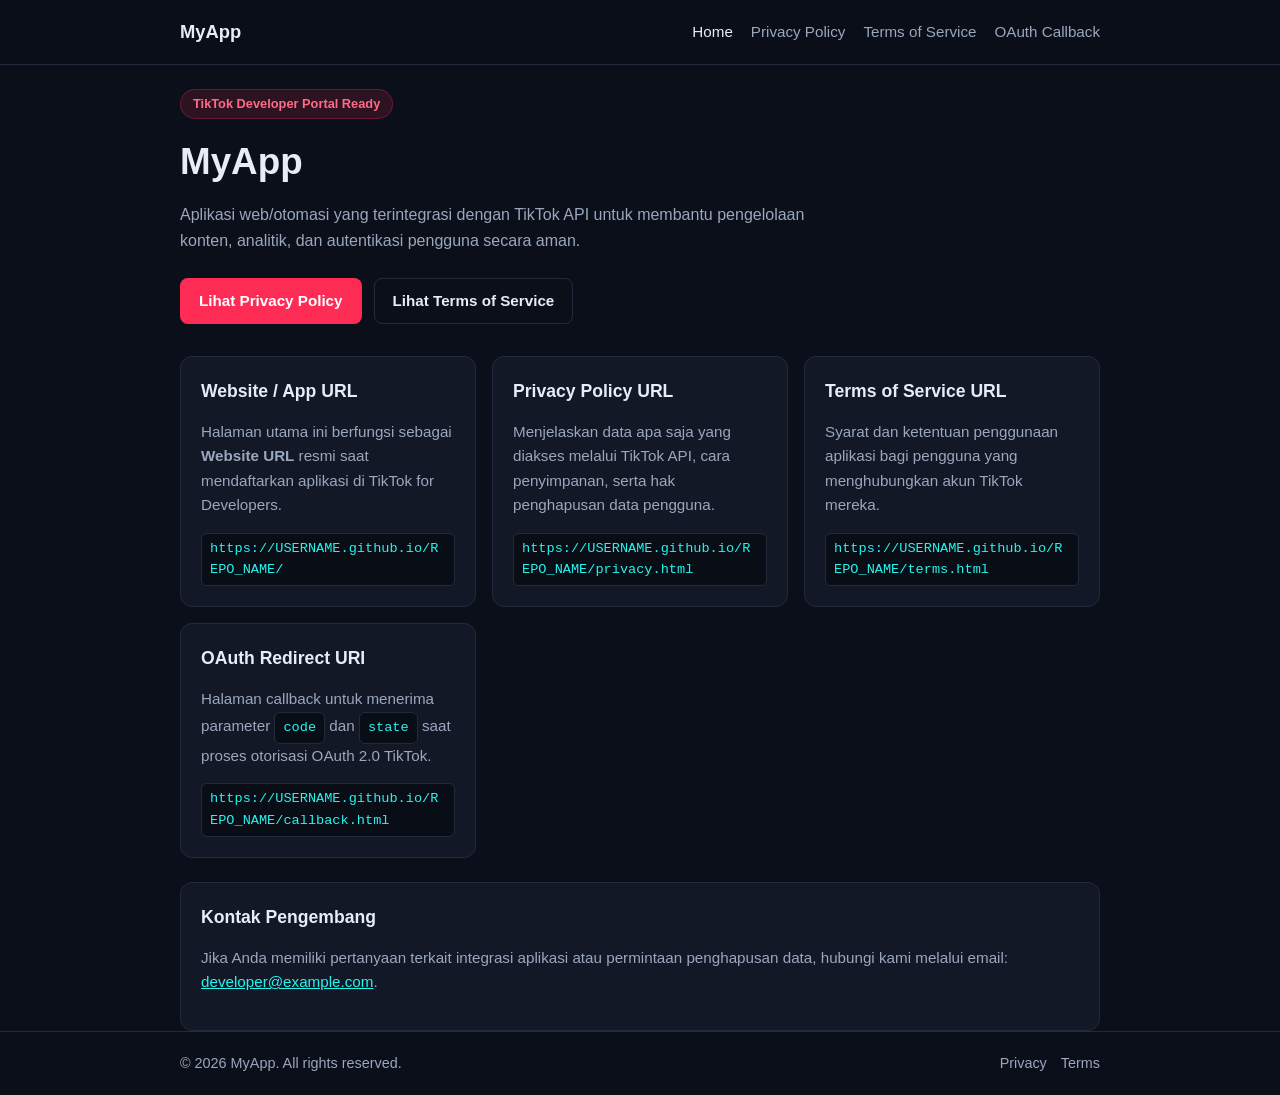
==== index.html @ 0aedaf2d "Initial TikTok Developer Pages" ====
<!DOCTYPE html>
<html lang="id">
<head>
  <meta charset="UTF-8" />
  <meta name="viewport" content="width=device-width, initial-scale=1.0" />
  <title>MyApp — TikTok Integration</title>
  <meta name="description" content="Official web portal, Privacy Policy, and Terms of Service for MyApp TikTok integration." />
  <link rel="stylesheet" href="styles.css" />
</head>
<body>
  <header class="site-header">
    <div class="container nav-row">
      <a class="brand" href="index.html">MyApp</a>
      <nav class="nav-links">
        <a href="index.html" class="active">Home</a>
        <a href="privacy.html">Privacy Policy</a>
        <a href="terms.html">Terms of Service</a>
        <a href="callback.html">OAuth Callback</a>
      </nav>
    </div>
  </header>

  <main class="container">
    <section class="hero">
      <span class="badge">TikTok Developer Portal Ready</span>
      <h1>MyApp</h1>
      <p class="subtitle">
        Aplikasi web/otomasi yang terintegrasi dengan TikTok API untuk membantu
        pengelolaan konten, analitik, dan autentikasi pengguna secara aman.
      </p>
      <div class="actions">
        <a class="btn primary" href="privacy.html">Lihat Privacy Policy</a>
        <a class="btn secondary" href="terms.html">Lihat Terms of Service</a>
      </div>
    </section>

    <section class="grid">
      <article class="card">
        <h2>Website / App URL</h2>
        <p>Halaman utama ini berfungsi sebagai <strong>Website URL</strong> resmi saat mendaftarkan aplikasi di TikTok for Developers.</p>
        <code>https://USERNAME.github.io/REPO_NAME/</code>
      </article>

      <article class="card">
        <h2>Privacy Policy URL</h2>
        <p>Menjelaskan data apa saja yang diakses melalui TikTok API, cara penyimpanan, serta hak penghapusan data pengguna.</p>
        <code>https://USERNAME.github.io/REPO_NAME/privacy.html</code>
      </article>

      <article class="card">
        <h2>Terms of Service URL</h2>
        <p>Syarat dan ketentuan penggunaan aplikasi bagi pengguna yang menghubungkan akun TikTok mereka.</p>
        <code>https://USERNAME.github.io/REPO_NAME/terms.html</code>
      </article>

      <article class="card">
        <h2>OAuth Redirect URI</h2>
        <p>Halaman callback untuk menerima parameter <code>code</code> dan <code>state</code> saat proses otorisasi OAuth 2.0 TikTok.</p>
        <code>https://USERNAME.github.io/REPO_NAME/callback.html</code>
      </article>
    </section>

    <section class="card contact-box">
      <h2>Kontak Pengembang</h2>
      <p>
        Jika Anda memiliki pertanyaan terkait integrasi aplikasi atau permintaan penghapusan data,
        hubungi kami melalui email: <a href="mailto:developer@example.com">developer@example.com</a>.
      </p>
    </section>
  </main>

  <footer class="site-footer">
    <div class="container footer-row">
      <span>&copy; 2026 MyApp. All rights reserved.</span>
      <div class="footer-links">
        <a href="privacy.html">Privacy</a>
        <a href="terms.html">Terms</a>
      </div>
    </div>
  </footer>
</body>
</html>
---- styles.css ----
:root {
  --bg: #0b0f19;
  --surface: #121826;
  --border: #222b3e;
  --text: #e6edf7;
  --muted: #9aa7bd;
  --accent: #fe2c55;
  --accent-2: #25f4ee;
  --success: #22c55e;
  --danger: #ef4444;
}

* {
  box-sizing: border-box;
}

body {
  margin: 0;
  font-family: -apple-system, BlinkMacSystemFont, "Segoe UI", Roboto, sans-serif;
  background: var(--bg);
  color: var(--text);
  line-height: 1.6;
  min-height: 100vh;
  display: flex;
  flex-direction: column;
}

.container {
  width: 100%;
  max-width: 960px;
  margin: 0 auto;
  padding: 0 20px;
}

.site-header {
  border-bottom: 1px solid var(--border);
  background: rgba(11, 15, 25, 0.9);
  backdrop-filter: blur(8px);
  position: sticky;
  top: 0;
  z-index: 10;
}

.nav-row {
  display: flex;
  align-items: center;
  justify-content: space-between;
  gap: 16px;
  min-height: 64px;
  flex-wrap: wrap;
}

.brand {
  font-weight: 700;
  font-size: 1.15rem;
  color: var(--text);
  text-decoration: none;
}

.nav-links {
  display: flex;
  gap: 18px;
  flex-wrap: wrap;
}

.nav-links a {
  color: var(--muted);
  text-decoration: none;
  font-size: 0.95rem;
}

.nav-links a:hover,
.nav-links a.active {
  color: var(--text);
}

main {
  flex: 1;
  padding: 36px 0 56px;
}

.hero {
  padding: 24px 0 32px;
}

.badge {
  display: inline-block;
  padding: 4px 12px;
  border-radius: 999px;
  font-size: 0.8rem;
  font-weight: 600;
  background: rgba(254, 44, 85, 0.14);
  color: #ff6b86;
  border: 1px solid rgba(254, 44, 85, 0.3);
}

.hero h1 {
  font-size: 2.3rem;
  margin: 14px 0 10px;
}

.subtitle {
  color: var(--muted);
  max-width: 680px;
  margin: 0 0 24px;
}

.actions {
  display: flex;
  gap: 12px;
  flex-wrap: wrap;
}

.btn {
  display: inline-block;
  padding: 10px 18px;
  border-radius: 8px;
  font-weight: 600;
  font-size: 0.95rem;
  text-decoration: none;
  cursor: pointer;
  border: 1px solid transparent;
}

.btn.primary {
  background: var(--accent);
  color: #fff;
}

.btn.secondary {
  background: transparent;
  color: var(--text);
  border-color: var(--border);
}

.grid {
  display: grid;
  grid-template-columns: repeat(auto-fit, minmax(260px, 1fr));
  gap: 16px;
  margin-bottom: 24px;
}

.card {
  background: var(--surface);
  border: 1px solid var(--border);
  border-radius: 12px;
  padding: 20px;
}

.card h2 {
  margin-top: 0;
  font-size: 1.1rem;
}

.card p {
  color: var(--muted);
  font-size: 0.95rem;
}

code {
  display: inline-block;
  background: #090d16;
  border: 1px solid var(--border);
  color: var(--accent-2);
  padding: 4px 8px;
  border-radius: 6px;
  font-size: 0.85rem;
  word-break: break-all;
}

.prose-wrapper {
  max-width: 780px;
}

.prose h1 {
  margin-top: 0;
}

.prose h2 {
  margin-top: 26px;
}

.prose ul {
  color: var(--muted);
  padding-left: 20px;
}

.prose a {
  color: var(--accent-2);
}

.meta {
  font-size: 0.9rem;
  color: var(--muted);
}

.status-box {
  padding: 14px 16px;
  border-radius: 8px;
  border: 1px solid var(--border);
  background: #090d16;
  margin: 16px 0;
}

.status-box.success {
  border-color: rgba(34, 197, 94, 0.45);
  color: #86efac;
}

.status-box.error {
  border-color: rgba(239, 68, 68, 0.45);
  color: #fca5a5;
}

.field-group {
  margin-top: 14px;
}

.field-group label {
  display: block;
  font-size: 0.85rem;
  color: var(--muted);
  margin-bottom: 6px;
}

.field-group input {
  width: 100%;
  padding: 10px 12px;
  border-radius: 8px;
  border: 1px solid var(--border);
  background: #090d16;
  color: var(--text);
  font-family: monospace;
}

.copy-row {
  display: flex;
  gap: 8px;
}

.contact-box a {
  color: var(--accent-2);
}

.site-footer {
  border-top: 1px solid var(--border);
  padding: 20px 0;
  color: var(--muted);
  font-size: 0.9rem;
}

.footer-row {
  display: flex;
  justify-content: space-between;
  gap: 12px;
  flex-wrap: wrap;
}

.footer-links {
  display: flex;
  gap: 14px;
}

.footer-links a {
  color: var(--muted);
  text-decoration: none;
}
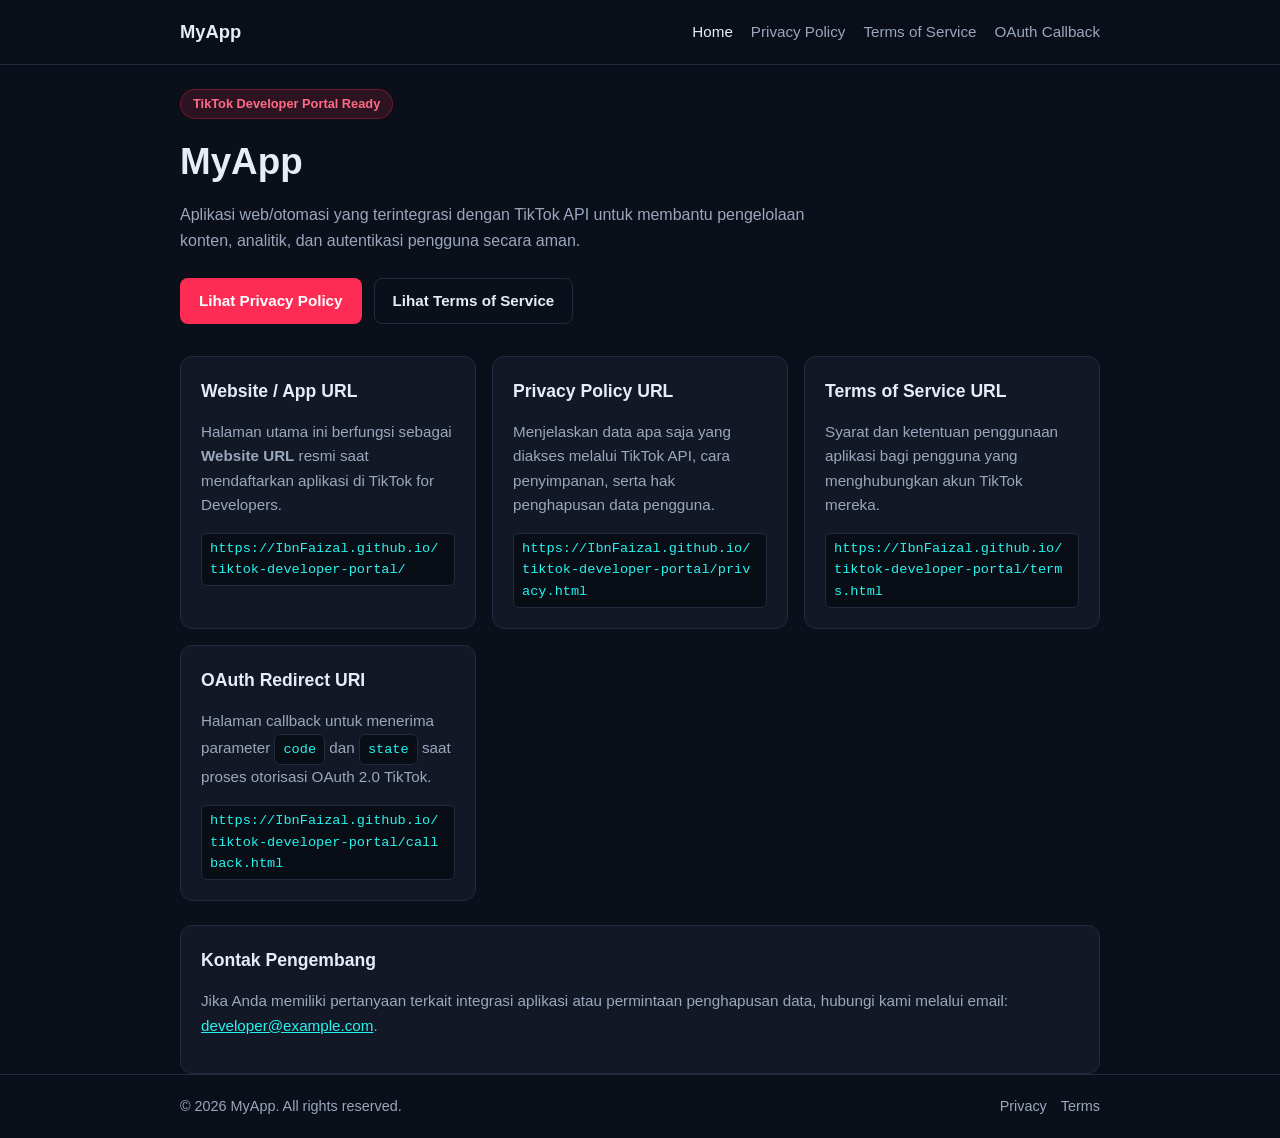
==== commit 45482975: "Update GitHub Pages URLs for IbnFaizal/tiktok-developer-portal" ====
--- a/index.html
+++ b/index.html
@@ -38,25 +38,25 @@
       <article class="card">
         <h2>Website / App URL</h2>
         <p>Halaman utama ini berfungsi sebagai <strong>Website URL</strong> resmi saat mendaftarkan aplikasi di TikTok for Developers.</p>
-        <code>https://USERNAME.github.io/REPO_NAME/</code>
+        <code>https://IbnFaizal.github.io/tiktok-developer-portal/</code>
       </article>
 
       <article class="card">
         <h2>Privacy Policy URL</h2>
         <p>Menjelaskan data apa saja yang diakses melalui TikTok API, cara penyimpanan, serta hak penghapusan data pengguna.</p>
-        <code>https://USERNAME.github.io/REPO_NAME/privacy.html</code>
+        <code>https://IbnFaizal.github.io/tiktok-developer-portal/privacy.html</code>
       </article>
 
       <article class="card">
         <h2>Terms of Service URL</h2>
         <p>Syarat dan ketentuan penggunaan aplikasi bagi pengguna yang menghubungkan akun TikTok mereka.</p>
-        <code>https://USERNAME.github.io/REPO_NAME/terms.html</code>
+        <code>https://IbnFaizal.github.io/tiktok-developer-portal/terms.html</code>
       </article>
 
       <article class="card">
         <h2>OAuth Redirect URI</h2>
         <p>Halaman callback untuk menerima parameter <code>code</code> dan <code>state</code> saat proses otorisasi OAuth 2.0 TikTok.</p>
-        <code>https://USERNAME.github.io/REPO_NAME/callback.html</code>
+        <code>https://IbnFaizal.github.io/tiktok-developer-portal/callback.html</code>
       </article>
     </section>
 
